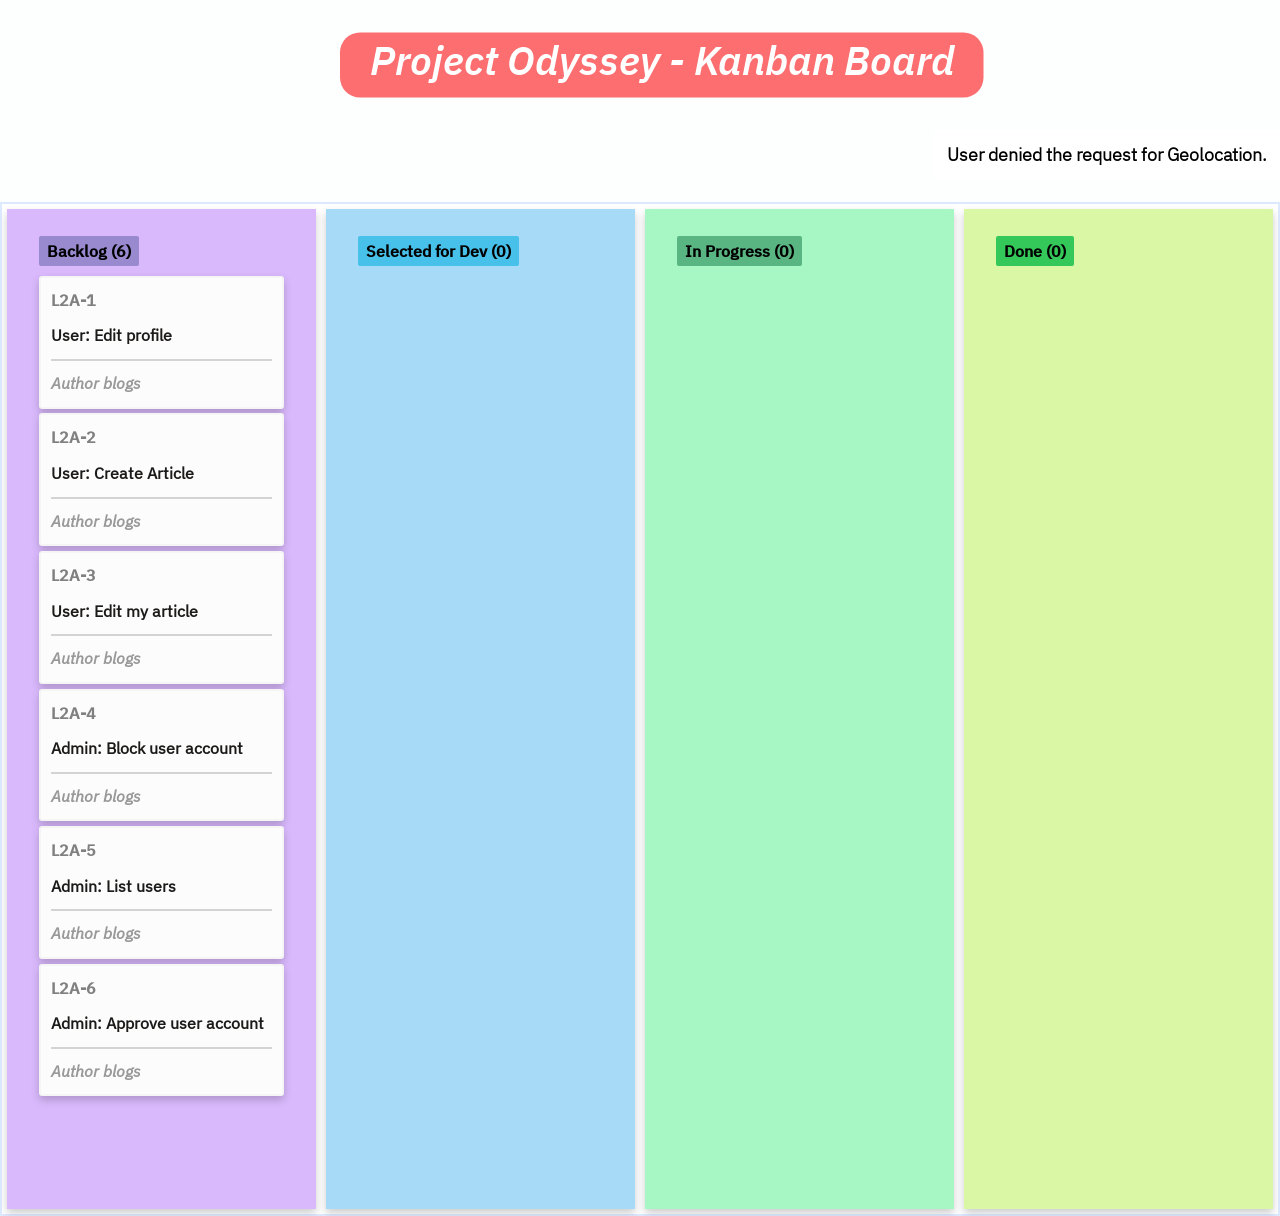
==== index.html @ 24dba615 "Rename kaban-board.html to index.html" ====
<!DOCTYPE html>
<html lang="en">
  <head>
    <meta charset="UTF-8" />
    <meta http-equiv="X-UA-Compatible" content="IE=edge" />
    <meta name="viewport" content="width=device-width, initial-scale=1.0" />
    <title>Kaban Board</title>
    <link rel="stylesheet" href="kaban-board.css" />
    <script src="kaban-board.js"></script>
  </head>
  <body>
    <div class="main">
      <div class="task-title">
        <svg height="130" width="780">
          <rect
            x="90"
            y="32.5"
            rx="20"
            ry="20"
            width="82.5%"
            height="50%"
            style="fill: #fd3135; opacity: 0.7"
          />
          <text
            style="fill: #fff; opacity: 1"
            font-size="40"
            font-family="task-title"
            x="120"
            y="75"
          >
            Project Odyssey - Kanban Board
          </text>
          Sorry, your browser does not support inline SVG.
        </svg>
      </div>
      <div class="task-location" id="task-location"></div>
      <br /><br /><br /><br />
      <div class="task-board">
        <div
          class="task-block"
          id="backlog"
          ondrop="drop(event)"
          ondragover="allowDrop(event)"
        >
          <div class="task-heading">
            <strong>Backlog<span id="backlog-count"></span></strong>
          </div>

          <div
            class="tasks"
            id="task4"
            draggable="true"
            ondragstart="drag(event)"
          >
            <div class="heading">L2A-1</div>
            <div class="body">User: Edit profile</div>
            <hr />
            <div class="footer">Author blogs</div>
          </div>

          <div
            class="tasks"
            id="task5"
            draggable="true"
            ondragstart="drag(event)"
          >
            <div class="heading">L2A-2</div>
            <div class="body">User: Create Article</div>
            <hr />
            <div class="footer">Author blogs</div>
          </div>

          <div
            class="tasks"
            id="task6"
            draggable="true"
            ondragstart="drag(event)"
          >
            <div class="heading">L2A-3</div>
            <div class="body">User: Edit my article</div>
            <hr />
            <div class="footer">Author blogs</div>
          </div>

          <div
            class="tasks"
            id="task3"
            draggable="true"
            ondragstart="drag(event)"
          >
            <div class="heading">L2A-4</div>
            <div class="body">Admin: Block user account</div>
            <hr />
            <div class="footer">Author blogs</div>
          </div>

          <div
            class="tasks"
            id="task1"
            draggable="true"
            ondragstart="drag(event)"
          >
            <div class="heading">L2A-5</div>

            <div class="body">Admin: List users</div>
            <hr />
            <div class="footer">Author blogs</div>
          </div>

          <div
            class="tasks"
            id="task2"
            draggable="true"
            ondragstart="drag(event)"
          >
            <div class="heading">L2A-6</div>

            <div class="body">Admin: Approve user account</div>
            <hr />
            <div class="footer">Author blogs</div>
          </div>
        </div>

        <div
          class="task-block"
          id="dev"
          ondrop="drop(event)"
          ondragover="allowDrop(event)"
        >
          <div class="task-heading">
            <strong>Selected for Dev<span id="dev-count"></span></strong>
          </div>
        </div>

        <div
          class="task-block"
          id="progress"
          ondrop="drop(event)"
          ondragover="allowDrop(event)"
        >
          <div class="task-heading">
            <strong>In Progress<span id="progress-count"></span></strong>
          </div>
        </div>

        <div
          class="task-block"
          id="done"
          ondrop="drop(event)"
          ondragover="allowDrop(event)"
        >
          <div class="task-heading">
            <strong>Done<span id="done-count"></span></strong>
          </div>
        </div>
      </div>
    </div>
  </body>
</html>
---- kaban-board.css ----
* {
  margin: 0;
  padding: 0;
  box-sizing: border-box;
}
body {
  background-color: #fcfffe;
  overflow: auto;
}

/*Task Title*/

.task-title {
  display: flex;
  flex-direction: row;
  justify-content: space-around;
  font-family: sans-serif;
}

/*Location Style*/

#task-location {
  font-size: large;
  font-weight: bolder;
  font-family: task-location;
  position: absolute;
  right: 0px;
  text-align: right;
  padding: 1vw;
  display: flex;
  justify-content: right;
  align-items: center;
  background-color: #fff;
}
#task-location ::after {
  content: "";
  clear: both;
  display: table;
}

/*Task Board*/

.task-board {
  position: relative;
  display: flex;
  flex-wrap: nowrap;
  border: 2px solid #dde9ff;
  background-color: #fff;
}

.task-board > div {
  width: 100%;
  height: 1000px;
  margin: 5px;
  padding: 2rem;
  box-shadow: 0 4px 8px 0 rgba(0, 0, 0, 0.2);
}
.task-board:hover {
  box-shadow: 0 8px 16px 0 rgba(0, 0, 0, 0.2);
}

/*Individual Tasks Style*/

.tasks {
  background-color: #fcfcfc;
  margin: 0.3rem 0rem 0.3rem 0rem;
  border: 2px solid whitesmoke;
  border-radius: 0.2rem;
  padding: 10px;
  box-shadow: 0 4px 8px 0 rgba(0, 0, 0, 0.2);
  transition: 0.3s;
  width: 100%;
  text-align: left;
  line-height: 1.6;
}

.tasks:hover {
  box-shadow: 0 8px 16px 0 rgba(0, 0, 0, 0.2);
}
.task div {
  padding-left: 1rem;
}

/*Tasks Style*/

.heading {
  font-family: heading;
  color: #808080;
  font-size: 1em;
  margin-bottom: 10px;
  font-weight: bold;
}
.body {
  color: #1c1b1a;
  font-family: body;
  font-weight: bold;
  margin-bottom: 10px;
}
.footer {
  font-family: footer;
  color: #999999;
  font-weight: bold;
}
.tasks hr {
  height: 2px;
  background-color: lightgrey;
  border: none;
  margin-bottom: 10px;
}

/*Task Container and Task Heading Style*/

.task-heading {
  color: rgb(0, 0, 0);
  padding-bottom: 10px;
  font-family: task-heading;
}

#backlog strong {
  padding: 5px 8px;
  border-radius: 2px;
  background-color: #9989cf;
}
#backlog {
  background-color: #d9b9fc;
}
#dev strong {
  padding: 5px 8px;
  border-radius: 2px;
  background-color: #48c1ea;
}
#dev {
  background-color: #a6daf7;
}
#progress strong {
  padding: 5px 8px;
  border-radius: 2px;
  background-color: #59b582;
}
#progress {
  background-color: #a6f7c3;
}
#done strong {
  padding: 5px 8px;
  border-radius: 2px;
  background-color: rgb(52, 199, 89);
}
#done {
  background-color: #daf7a6;
}

/*Font Style*/

@font-face {
  font-family: heading;
  src: url("IBM_Plex_Sans/IBMPlexSans-Medium.ttf");
}
@font-face {
  font-family: body;
  src: url("IBM_Plex_Sans/IBMPlexSans-Regular.ttf");
}
@font-face {
  font-family: footer;
  src: url("IBM_Plex_Sans/IBMPlexSans-Italic.ttf");
}
@font-face {
  font-family: task-heading;
  src: url("IBM_Plex_Sans/IBMPlexSans-Medium.ttf");
}
@font-face {
  font-family: task-location;
  src: url("IBM_Plex_Sans/IBMPlexSans-Light.ttf");
}
@font-face {
  font-family: task-title;
  src: url("IBM_Plex_Sans/IBMPlexSans-SemiBoldItalic.ttf");
}
.task-block {
  width: inherit;
  position: relative;
}
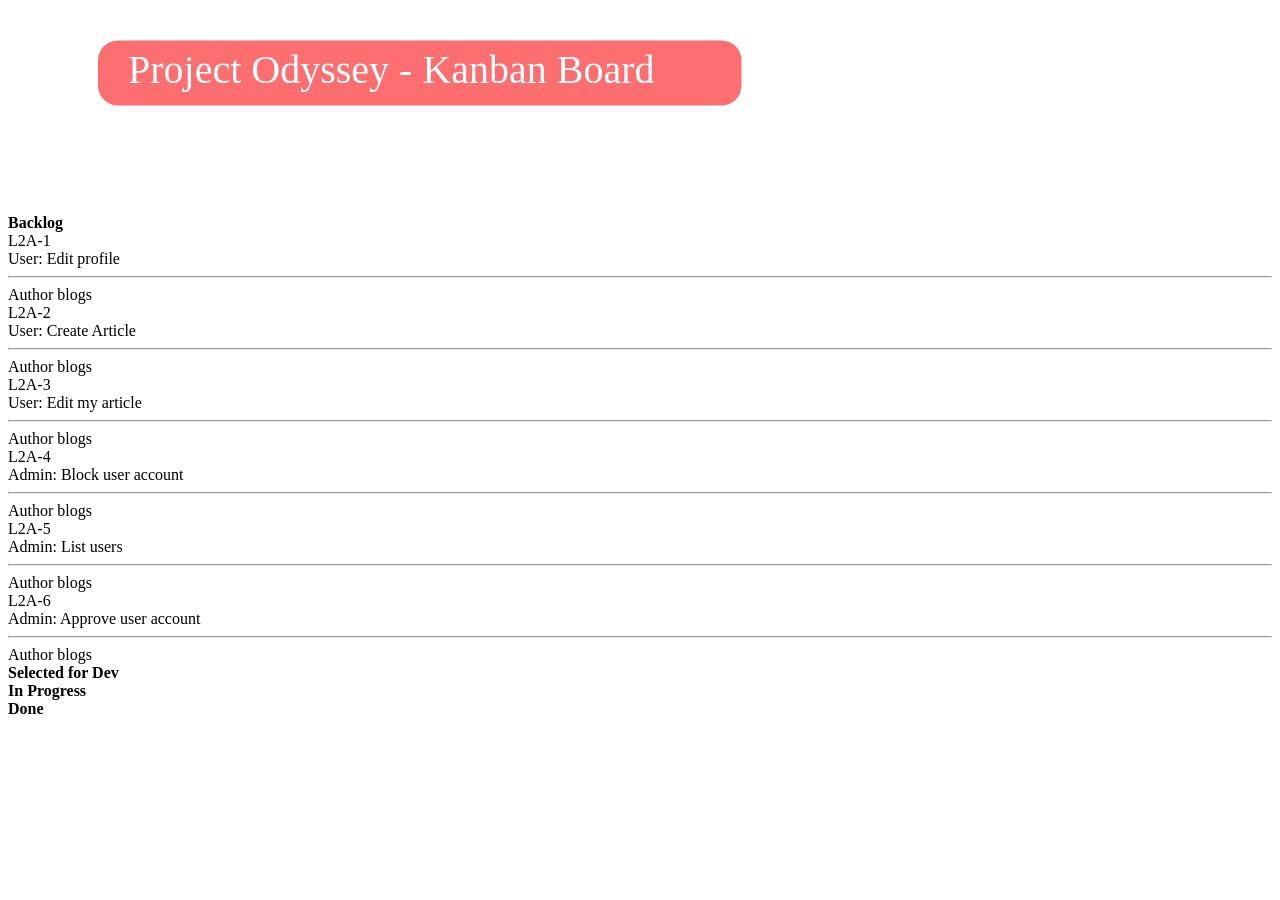
==== commit 23a84ad0: "Update index.html" ====
--- a/index.html
+++ b/index.html
@@ -5,8 +5,8 @@
     <meta http-equiv="X-UA-Compatible" content="IE=edge" />
     <meta name="viewport" content="width=device-width, initial-scale=1.0" />
     <title>Kaban Board</title>
-    <link rel="stylesheet" href="kaban-board.css" />
-    <script src="kaban-board.js"></script>
+    <link rel="stylesheet" href="index.css" />
+    <script src="index.js"></script>
   </head>
   <body>
     <div class="main">
